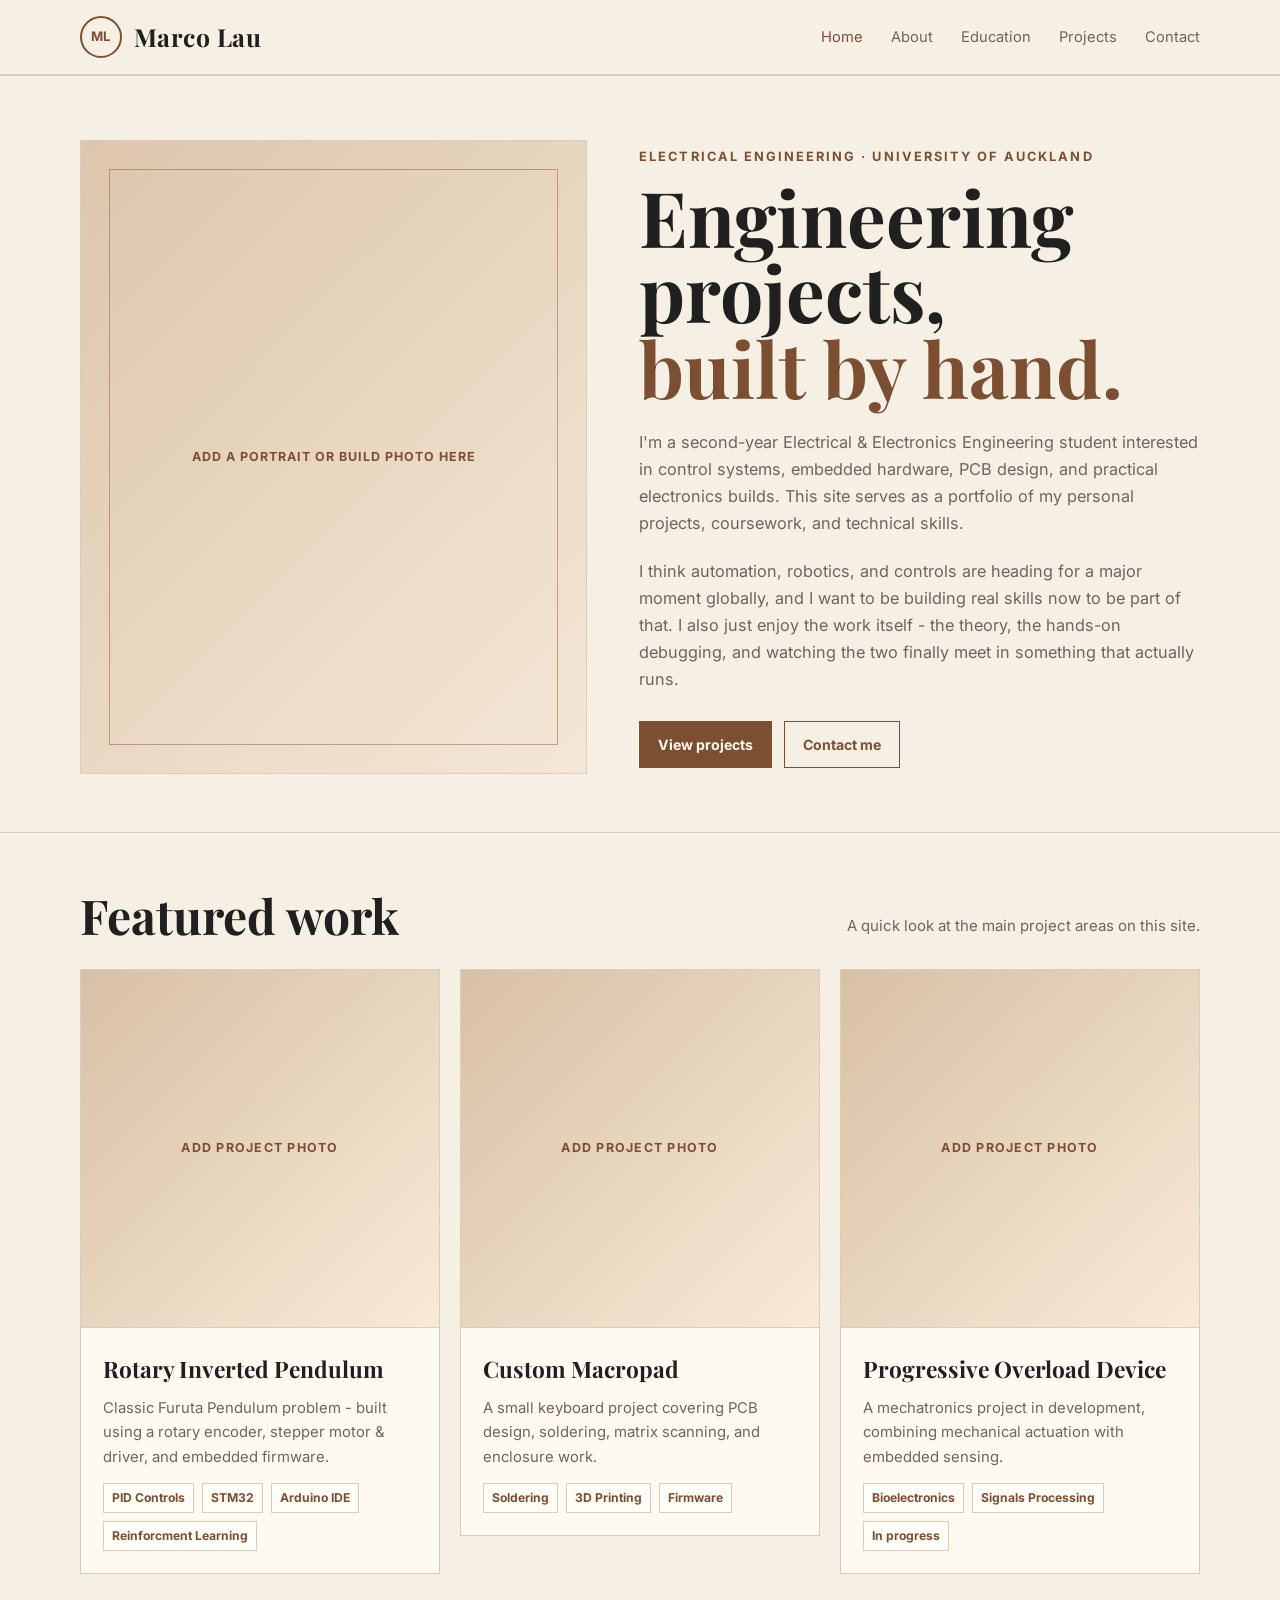
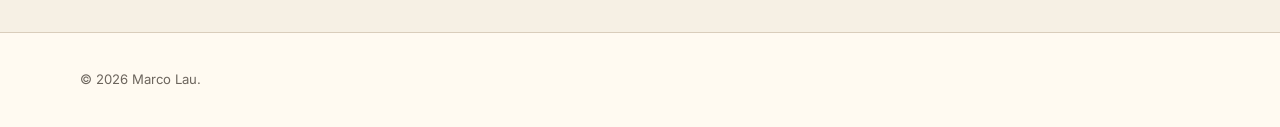
==== index.html @ 87a292ca "website files" ====
<!DOCTYPE html>
<html lang="en">
<head>
<meta charset="UTF-8">
<meta name="viewport" content="width=device-width, initial-scale=1.0">
<title>Marco Lau | Home</title>
<meta name="description" content="Marco Lau — second-year Electrical Engineering student at the University of Auckland. Control systems, embedded firmware, PCB design, and hands-on prototyping.">
<link rel="preconnect" href="https://fonts.googleapis.com">
<link rel="preconnect" href="https://fonts.gstatic.com" crossorigin>
<link href="https://fonts.googleapis.com/css2?family=Inter:wght@400;500;600;700&family=Playfair+Display:wght@600;700&display=swap" rel="stylesheet">
<link rel="stylesheet" href="style.css">
</head>
<body>
  <header class="site-header">
    <div class="wrap nav">
      <a class="brand" href="index.html" aria-label="Home">
        <span class="brand-mark">ML</span>
        <span>Marco Lau</span>
      </a>
      <nav class="nav-links" aria-label="Main navigation">
        <a class="active" href="index.html">Home</a>
        <a href="about.html">About</a>
        <a href="education.html">Education</a>
        <a href="projects.html">Projects</a>
        <a href="contact.html">Contact</a>
      </nav>
    </div>
  </header>

  <main>
    <section class="hero">
      <div class="wrap hero-grid">
        <div class="hero-photo" aria-label="Photo placeholder">
          <div class="photo-placeholder">Add a portrait or build photo here</div>
        </div>
        <div>
          <div class="kicker">Electrical Engineering · University of Auckland</div>
          <h1>Engineering projects,<span>built by hand.</span></h1>
          <p class="intro">
            I'm a second-year Electrical & Electronics Engineering student interested in control systems,
            embedded hardware, PCB design, and practical electronics builds. This site serves as a 
            portfolio of my personal projects, coursework, and technical skills.
          </p>
          <p class="intro">
            I think automation, robotics, and controls are heading for a major moment globally, and I want
            to be building real skills now to be part of that. I also just enjoy the work itself -
            the theory, the hands-on debugging, and watching the two finally meet in something
            that actually runs.
          </p>
          <div class="quick-links">
            <a class="button" href="projects.html">View projects</a>
            <a class="button secondary" href="contact.html">Contact me</a>
          </div>
        </div>
      </div>
    </section>

    <section>
      <div class="wrap">
        <div class="section-title">
          <h2>Featured work</h2>
          <p>A quick look at the main project areas on this site.</p>
        </div>
        <div class="project-grid">
          <a class="project-card-link" href="rotary-pendulum.html">
          <article class="project-card">
            <div class="project-image">Add project photo</div>
            <div class="project-body">
              <h3>Rotary Inverted Pendulum</h3>
              <p>Classic Furuta Pendulum problem - built using a rotary encoder, stepper motor & driver, and embedded firmware.</p>
              <div class="tags">
                <span class="tag">PID Controls</span>
                <span class="tag">STM32</span>
                <span class="tag">Arduino IDE</span>
                <span class="tag">Reinforcment Learning</span>
              </div>
            </div>
          </article>
          </a>
          <a class="project-card-link" href="macropad.html">
          <article class="project-card">
            <div class="project-image">Add project photo</div>
            <div class="project-body">
              <h3>Custom Macropad</h3>
              <p>A small keyboard project covering PCB design, soldering, matrix scanning, and enclosure work.</p>
              <div class="tags">
                <span class="tag">Soldering</span>
                <span class="tag">3D Printing</span>
                <span class="tag">Firmware</span>
              </div>
            </div>
          </article>
          </a>
          <a class="project-card-link" href="overload-device.html">
          <article class="project-card">
            <div class="project-image">Add project photo</div>
            <div class="project-body">
              <h3>Progressive Overload Device</h3>
              <p>A mechatronics project in development, combining mechanical actuation with embedded sensing.</p>
              <div class="tags">
                <span class="tag">Bioelectronics</span>
                <span class="tag">Signals Processing</span>
                <span class="tag">In progress</span>
              </div>
            </div>
          </article>
          </a>
        </div>
      </div>
    </section>
  </main>

  <footer>
    <div class="wrap">
      <p class="small-print">© 2026 Marco Lau.</p>
    </div>
  </footer>
</body>
</html>
---- style.css ----
:root{
  --cream:#f6f0e4;
  --paper:#fffaf1;
  --ink:#202020;
  --muted:#6c655d;
  --line:#d9cdbb;
  --accent:#7d4f32;
  --accent-soft:#e6d2bf;
  --card:#fff8ed;
  --maxw:1120px;
}

*{box-sizing:border-box;margin:0;padding:0;}
body{
  font-family:"Inter", system-ui, -apple-system, BlinkMacSystemFont, "Segoe UI", sans-serif;
  background:var(--cream);
  color:var(--ink);
  line-height:1.65;
}
img{max-width:100%;display:block;}
a{color:inherit;text-decoration:none;}

.wrap{
  width:min(var(--maxw), calc(100% - 40px));
  margin:0 auto;
}

.site-header{
  background:var(--cream);
  border-bottom:1px solid var(--line);
  position:sticky;
  top:0;
  z-index:20;
}
.nav{
  min-height:74px;
  display:flex;
  align-items:center;
  justify-content:space-between;
  gap:24px;
}
.brand{
  display:flex;
  align-items:center;
  gap:12px;
  font-family:"Playfair Display", serif;
  font-size:1.55rem;
  font-weight:700;
  letter-spacing:0.02em;
}
.brand-mark{
  width:42px;
  height:42px;
  border:2px solid var(--accent);
  border-radius:999px;
  display:grid;
  place-items:center;
  color:var(--accent);
  font-family:"Inter", sans-serif;
  font-size:.82rem;
  font-weight:700;
}
.nav-links{
  display:flex;
  align-items:center;
  gap:28px;
  font-size:.92rem;
  color:var(--muted);
}
.nav-links a:hover,
.nav-links a:focus-visible,
.nav-links a.active{
  color:var(--accent);
}
.nav-links a:focus-visible{
  outline:2px solid var(--accent);
  outline-offset:4px;
}

main{min-height:calc(100vh - 260px);}

.hero{
  padding:64px 0 58px;
}
.hero-grid{
  display:grid;
  grid-template-columns:0.95fr 1.05fr;
  gap:52px;
  align-items:center;
}
.hero-photo{
  aspect-ratio:4/5;
  background:linear-gradient(135deg, #ddc6ac, #f4e7d6);
  border:1px solid var(--line);
  position:relative;
  overflow:hidden;
}
.hero-photo::before{
  content:"";
  position:absolute;
  inset:28px;
  border:1px solid rgba(125,79,50,.45);
}
.photo-placeholder{
  position:absolute;
  inset:0;
  display:grid;
  place-items:center;
  text-align:center;
  color:var(--accent);
  font-weight:700;
  letter-spacing:.08em;
  font-size:.78rem;
  text-transform:uppercase;
  padding:24px;
}
.kicker{
  text-transform:uppercase;
  letter-spacing:.16em;
  color:var(--accent);
  font-size:.8rem;
  font-weight:700;
  margin-bottom:12px;
}
.hero h1,
.page-title h1{
  font-family:"Playfair Display", serif;
  font-size:clamp(2.5rem, 6vw, 4.8rem);
  line-height:.98;
  margin-bottom:24px;
}
.hero h1 span,
.page-title h1 span{
  display:block;
  color:var(--accent);
}
.intro{
  color:var(--muted);
  max-width:58ch;
  font-size:1.02rem;
  margin-bottom:22px;
}
.quick-links{
  display:flex;
  flex-wrap:wrap;
  gap:12px;
  margin-top:28px;
}
.button{
  border:1px solid var(--accent);
  background:var(--accent);
  color:#fffaf1;
  padding:11px 18px;
  font-weight:700;
  font-size:.88rem;
}
.button.secondary{
  background:transparent;
  color:var(--accent);
}
.button:hover{transform:translateY(-1px);}

.page-title{
  padding:64px 0 34px;
}
.page-title p{
  color:var(--muted);
  max-width:64ch;
  font-size:1.06rem;
}

section{
  padding:58px 0;
  border-top:1px solid var(--line);
}
.section-title{
  display:flex;
  align-items:flex-end;
  justify-content:space-between;
  gap:18px;
  margin-bottom:30px;
}
.section-title h2{
  font-family:"Playfair Display", serif;
  font-size:clamp(2rem, 4vw, 3rem);
  line-height:1;
}
.section-title p{
  color:var(--muted);
  max-width:42ch;
  font-size:.94rem;
}

.about-card{
  background:var(--paper);
  border:1px solid var(--line);
  padding:30px;
  display:grid;
  grid-template-columns:1.2fr .8fr;
  gap:34px;
}
.about-card p{color:var(--muted);margin-bottom:16px;}
.about-card strong{color:var(--ink);}
.side-note{
  background:var(--accent-soft);
  padding:24px;
  border:1px solid #c7aa8c;
}
.side-note h3{
  font-size:1rem;
  margin-bottom:12px;
  color:var(--accent);
  text-transform:uppercase;
  letter-spacing:.08em;
}
.side-note ul{padding-left:18px;color:var(--muted);}

.info-grid{
  display:grid;
  grid-template-columns:1.15fr .85fr .85fr;
  gap:18px;
}
.info-grid.two{
  grid-template-columns:1fr 1fr;
}
.info-card{
  background:var(--card);
  border:1px solid var(--line);
  padding:26px;
}
.info-card h3{
  font-family:"Playfair Display", serif;
  font-size:1.55rem;
  margin-bottom:14px;
}
.entry{margin-bottom:18px;}
.entry:last-child{margin-bottom:0;}
.entry strong{display:block;}
.entry span{display:block;color:var(--muted);font-size:.93rem;}
.plain-list{list-style:none;display:grid;gap:8px;color:var(--muted);}
.plain-list li::before{content:"— ";color:var(--accent);font-weight:700;}

.project-grid{
  display:grid;
  grid-template-columns:repeat(3, 1fr);
  gap:20px;
}
.project-card{
  background:var(--paper);
  border:1px solid var(--line);
  overflow:hidden;
}
.project-image{
  aspect-ratio:1/1;
  background:linear-gradient(135deg, #d8c0a5, #f8ead7);
  border-bottom:1px solid var(--line);
  display:grid;
  place-items:center;
  color:var(--accent);
  text-align:center;
  font-size:.78rem;
  font-weight:700;
  letter-spacing:.1em;
  text-transform:uppercase;
  padding:20px;
}
.project-card:nth-child(2) .project-image{background:linear-gradient(135deg, #d9d6c5, #f7efe3);}
.project-card:nth-child(3) .project-image{background:linear-gradient(135deg, #c9b59f, #f0dbc6);}
.project-body{padding:22px;}
.project-body h3{
  font-family:"Playfair Display", serif;
  font-size:1.42rem;
  margin-bottom:8px;
}
.project-body p{color:var(--muted);font-size:.93rem;margin-bottom:14px;}
.tags{display:flex;flex-wrap:wrap;gap:8px;}
.tag{
  border:1px solid var(--line);
  background:#fffdf8;
  color:var(--accent);
  padding:4px 8px;
  font-size:.76rem;
  font-weight:700;
}

.gallery-strip{
  display:grid;
  grid-template-columns:repeat(4, 1fr);
  gap:14px;
}
.gallery-item{
  aspect-ratio:4/3;
  background:var(--accent-soft);
  border:1px solid var(--line);
  display:grid;
  place-items:center;
  color:var(--accent);
  text-align:center;
  font-size:.72rem;
  font-weight:700;
  letter-spacing:.08em;
  text-transform:uppercase;
  padding:16px;
}

.contact-panel{
  background:var(--paper);
  border:1px solid var(--line);
  padding:32px;
  display:grid;
  grid-template-columns:1fr 1fr;
  gap:30px;
}
.contact-links{
  display:grid;
  gap:10px;
  justify-items:start;
}
.contact-links a{
  color:var(--accent);
  font-weight:700;
  border-bottom:1px solid transparent;
}
.contact-links a:hover{border-color:var(--accent);}

footer{
  padding:36px 0;
  border-top:1px solid var(--line);
  background:var(--paper);
}
.small-print{
  color:var(--muted);
  font-size:.82rem;
}

@media (max-width:860px){
  .hero-grid,.about-card,.info-grid,.info-grid.two,.project-grid,.contact-panel{grid-template-columns:1fr;}
  .hero{padding-top:42px;}
  .nav{align-items:flex-start;flex-direction:column;padding:18px 0;}
  .nav-links{flex-wrap:wrap;gap:14px 20px;}
  .section-title{align-items:flex-start;flex-direction:column;}
  .gallery-strip{grid-template-columns:repeat(2,1fr);}
}
@media (max-width:520px){
  .wrap{width:min(100% - 28px, var(--maxw));}
  .brand{font-size:1.3rem;}
  .nav-links{font-size:.85rem;}
  .about-card,.info-card,.project-body,.contact-panel{padding:20px;}
}
/* ---------- PROJECT DETAIL PAGE ---------- */
.project-hero{
  padding:64px 0 0;
}
.project-hero .kicker{margin-bottom:10px;}
.project-hero h1{
  font-family:"Playfair Display", serif;
  font-size:clamp(2.2rem, 5vw, 3.6rem);
  line-height:1.05;
  margin-bottom:18px;
}
.project-hero .status-row{
  display:flex;
  align-items:center;
  gap:14px;
  margin-bottom:18px;
  flex-wrap:wrap;
}
.status-chip{
  font-size:.78rem;
  font-weight:700;
  letter-spacing:.04em;
  text-transform:uppercase;
  padding:5px 12px;
  border-radius:20px;
  border:1px solid var(--accent);
  color:var(--accent);
}
.project-hero .tags{margin-bottom:8px;}
.project-hero-image{
  aspect-ratio:16/7;
  background:linear-gradient(135deg, #d8c0a5, #f8ead7);
  border:1px solid var(--line);
  display:grid;
  place-items:center;
  color:var(--accent);
  text-align:center;
  font-size:.82rem;
  font-weight:700;
  letter-spacing:.08em;
  text-transform:uppercase;
  margin-top:30px;
}

.build-log{
  display:grid;
  grid-template-columns:160px 1fr;
  gap:32px;
}
.build-log-step{
  display:contents;
}
.build-log-label{
  font-family:"Playfair Display", serif;
  font-size:1.1rem;
  color:var(--accent);
  padding-top:2px;
}
.build-log-content{
  padding-bottom:36px;
  border-bottom:1px solid var(--line);
  margin-bottom:36px;
  color:var(--muted);
}
.build-log-content:last-of-type{
  border-bottom:none;
  margin-bottom:0;
  padding-bottom:0;
}
.build-log-content h3{
  font-family:"Inter", sans-serif;
  font-size:1rem;
  font-weight:700;
  color:var(--ink);
  margin-bottom:10px;
}
.build-log-content p{margin-bottom:12px;}
.build-log-content p:last-child{margin-bottom:0;}

.specs-list{
  display:grid;
  gap:10px;
}
.specs-list .spec-row{
  display:grid;
  grid-template-columns:140px 1fr;
  gap:14px;
  font-size:.92rem;
  padding:10px 0;
  border-bottom:1px solid var(--line);
}
.specs-list .spec-row:last-child{border-bottom:none;}
.specs-list .spec-row strong{color:var(--accent);}
.specs-list .spec-row span{color:var(--muted);}

.back-link{
  display:inline-flex;
  align-items:center;
  gap:6px;
  color:var(--accent);
  font-weight:700;
  font-size:.9rem;
  margin-bottom:18px;
}
.back-link:hover{text-decoration:underline;}

.project-links-row{
  display:flex;
  gap:14px;
  flex-wrap:wrap;
  margin-top:8px;
}
.project-links-row a{
  font-weight:700;
  color:var(--accent);
  border-bottom:1px solid transparent;
  font-size:.92rem;
}
.project-links-row a:hover{border-color:var(--accent);}

@media (max-width:760px){
  .build-log{grid-template-columns:1fr;gap:8px;}
  .build-log-label{padding-top:0;}
  .specs-list .spec-row{grid-template-columns:1fr;gap:2px;}
  .gallery-strip.detail{grid-template-columns:repeat(2,1fr);}
}

/* Make project cards clickable while preserving existing card visuals */
a.project-card-link{
  display:block;
  color:inherit;
}
a.project-card-link .project-card{
  transition: transform .15s ease, box-shadow .15s ease;
}
a.project-card-link:hover .project-card{
  transform: translateY(-3px);
  box-shadow: 0 8px 20px rgba(32,32,32,0.08);
}

.timeline-item {
  margin-bottom: 1.0rem;
}

.timeline {
  display: flex;
  flex-direction: column;
  gap: 0.5rem;
}

.image-hero {
  overflow: hidden;
  padding: 0;
}

.image-hero img {
  width: 100%;
  height: 100%;
  display: block;
  object-fit: contain;
}

.project-hero-split { 
  display: grid;
  grid-template-columns: 1fr 460px;
  gap: 3rem;
  align-items: center;
}

.project-hero-text {
  max-width: 760px;
}

.project-hero-split .project-hero-image {
  width: 100%;
  height: 480px;
  margin: 0;
  border-radius: 18px;
  overflow: hidden;
  background: var(--paper);
}

.project-hero-split .project-hero-image img {
  width: 100%;
  height: 100%;
  object-fit: contain;
}

@media (max-width: 900px) {
  .project-hero-split {
    grid-template-columns: 1fr;
  }

  .project-hero-split .project-hero-image {
    height: 320px;
  }
}

.gallery-strip.detail {
  display: grid;
  grid-template-columns: repeat(4, 1fr);
  gap: 18px;
  align-items: stretch;
}

.gallery-strip.detail .gallery-item {
  aspect-ratio: 4 / 3;
  padding: 0;
  overflow: hidden;
  background: var(--paper);
  border: 1px solid var(--line);
  display: block;
}

.gallery-strip.detail .gallery-item.tall {
  aspect-ratio: 4 / 3;
}

.gallery-strip.detail .gallery-item img {
  width: 100%;
  height: 100%;
  display: block;
  object-fit: cover;
}

@media (max-width: 900px) {
  .gallery-strip.detail {
    grid-template-columns: repeat(2, 1fr);
  }
}

@media (max-width: 520px) {
  .gallery-strip.detail {
    grid-template-columns: 1fr;
  }
}
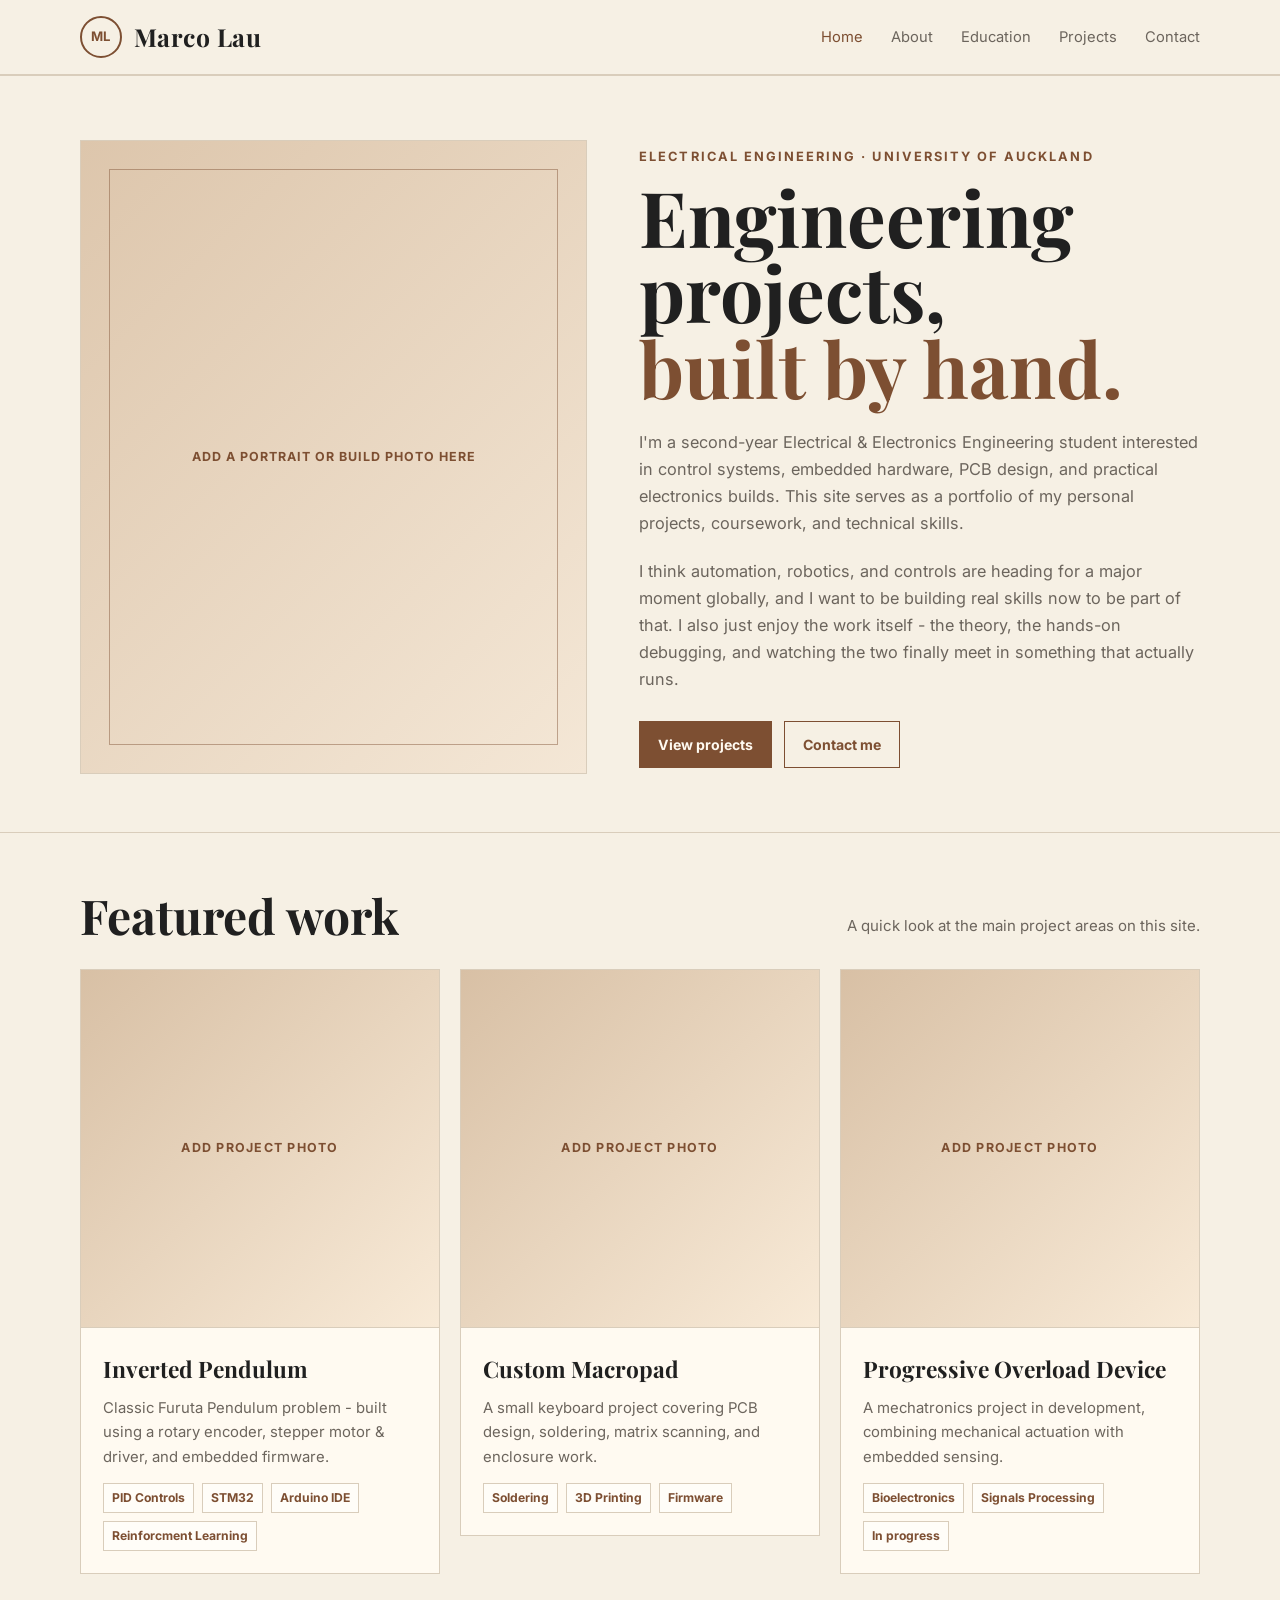
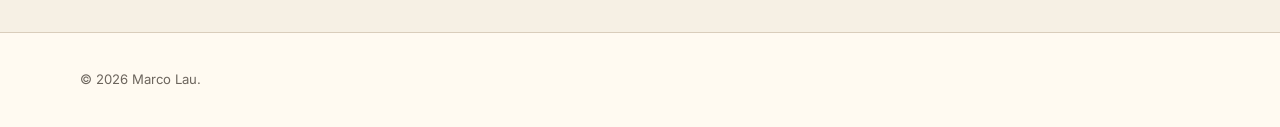
==== commit 2897c05e: "update furuta page" ====
--- a/index.html
+++ b/index.html
@@ -66,7 +66,7 @@
           <article class="project-card">
             <div class="project-image">Add project photo</div>
             <div class="project-body">
-              <h3>Rotary Inverted Pendulum</h3>
+              <h3>Inverted Pendulum</h3>
               <p>Classic Furuta Pendulum problem - built using a rotary encoder, stepper motor & driver, and embedded firmware.</p>
               <div class="tags">
                 <span class="tag">PID Controls</span>
--- a/style.css
+++ b/style.css
@@ -582,4 +582,60 @@
   .gallery-strip.detail {
     grid-template-columns: 1fr;
   }
+}
+
+
+/* ---------- FURUTA HERO VIDEO ---------- */
+.video-hero {
+  position: relative;
+  background: var(--paper);
+  padding: 0;
+  overflow: hidden;
+}
+
+.video-hero video {
+  width: 100%;
+  height: 100%;
+  display: block;
+  object-fit: cover;
+  background: #111;
+}
+
+.video-hero::after {
+  content: "Demo video";
+  position: absolute;
+  left: 14px;
+  bottom: 14px;
+  background: rgba(0, 0, 0, 0.72);
+  color: #fffaf1;
+  font-size: .72rem;
+  font-weight: 700;
+  letter-spacing: .08em;
+  text-transform: uppercase;
+  padding: 6px 10px;
+  pointer-events: none;
+}
+
+.project-hero-split .video-hero {
+  height: 480px;
+}
+
+@media (max-width: 900px) {
+  .project-hero-split .video-hero {
+    height: 320px;
+  }
+}
+
+.video-hero,
+.youtube-hero {
+  padding: 0;
+  overflow: hidden;
+  background: var(--paper);
+}
+
+.youtube-hero iframe {
+  width: 100%;
+  height: 100%;
+  border: 0;
+  display: block;
 }
